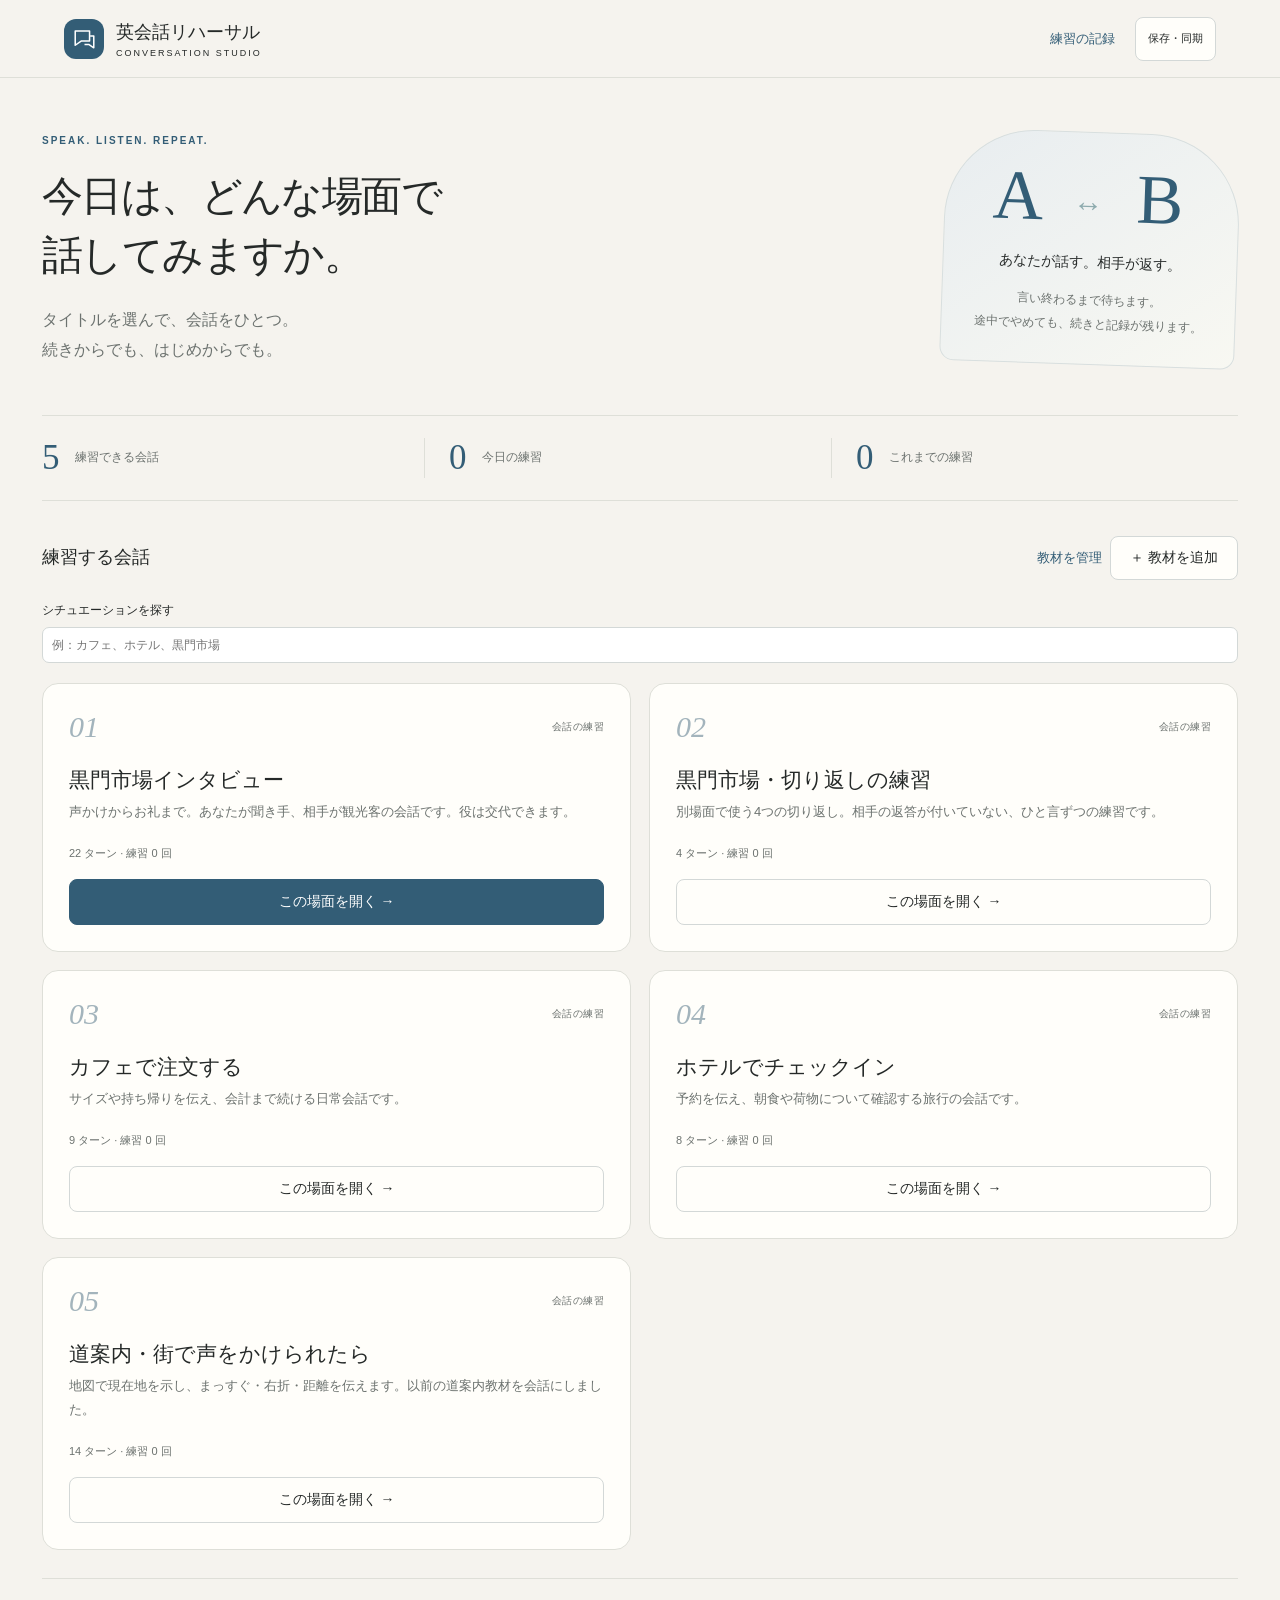
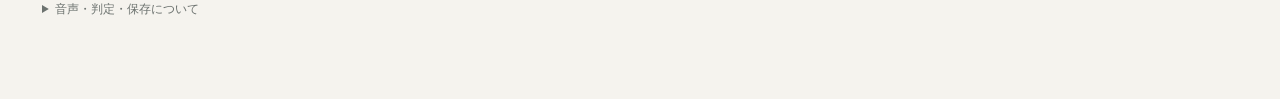
==== conversation/index.html @ 7b5ba717 "英会話リハーサル（conversation/）を公開：アプリ本体18ファイルのみ追加 テスト・練習記録（private-data）・説明書・プレビュー画像は含めない。 同期はタイピングと同じFireb" ====
<!doctype html>
<html lang="ja"><head><meta charset="UTF-8"><meta name="viewport" content="width=device-width,initial-scale=1,viewport-fit=cover"><meta name="theme-color" content="#335d76"><title>英会話リハーサル</title><link rel="manifest" href="manifest.webmanifest"><link rel="icon" href="icon.svg" type="image/svg+xml"><link rel="stylesheet" href="style.css?v=5"><link rel="stylesheet" href="library.css?v=5"></head>
<body>
<header class="topbar"><a class="brand" href="./"><span class="brand-mark" aria-hidden="true"><svg viewBox="0 0 32 32"><path d="M5 7h17v12H12l-7 5V7Zm18 6h4v14l-6-4h-5"/></svg></span><span>英会話リハーサル<small>CONVERSATION STUDIO</small></span></a><div class="top-actions"><button id="history-open" class="text-button">練習の記録</button><button id="sync-open" class="secondary small">保存・同期</button></div></header>
<main>
<section id="library" hidden>
  <div class="hero"><div><p class="eyebrow">SPEAK. LISTEN. REPEAT.</p><h1 id="home-title" tabindex="-1">今日は、どんな場面で<br>話してみますか。</h1><p class="lead">タイトルを選んで、会話をひとつ。<br>続きからでも、はじめからでも。</p></div><div class="hero-note"><span class="note-number">A <i>↔</i> B</span><p>あなたが話す。相手が返す。</p><small>言い終わるまで待ちます。<br>途中でやめても、続きと記録が残ります。</small></div></div>
  <div id="home-stats" class="home-stats"></div>
  <div class="section-heading library-heading"><h2>練習する会話</h2><div class="helper-actions"><button id="manage-open" class="text-button">教材を管理</button><button id="add-lesson" class="secondary">＋ 教材を追加</button></div></div>
  <label class="lesson-search-label">シチュエーションを探す<input id="lesson-search" type="search" placeholder="例：カフェ、ホテル、黒門市場"></label>
  <div id="lesson-list" class="lesson-grid"></div>
  <details class="about"><summary>音声・判定・保存について</summary><p>相手役は登録されたセリフを英語の合成音声で読みます。声の自然さは、端末・ブラウザで利用できる音声によって変わります。ChatGPTの自由会話や有料APIは使用しません。</p><p>判定は音声認識の英文とお手本の一致度です。音素・アクセント・抑揚を採点するものではありません。固有名詞などの誤認識はスキップできます。</p><p>Chromeなどでは、音声認識のため音声がブラウザ提供元のサービスへ送られます。通信が必要な場合があります。教材・進捗はこのブラウザ内に保存します。録音は保存しません。教材は書き出してバックアップできます。</p><p><a href="https://developer.mozilla.org/en-US/docs/Web/API/SpeechRecognition" target="_blank" rel="noreferrer">音声認識の仕様</a> · <a href="https://learn.microsoft.com/en-us/azure/ai-services/speech-service/how-to-pronunciation-assessment" target="_blank" rel="noreferrer">より詳しい発音評価について（外部サービス・別契約）</a></p></details>
</section>
<section id="manager" hidden aria-labelledby="manager-title">
  <div class="section-heading"><button id="manager-back" class="text-button">トップに戻る <kbd>Esc</kbd></button></div>
  <p class="eyebrow">YOUR LIBRARY</p><h1 id="manager-title" tabindex="-1">教材を整える。</h1><p class="muted">今練習するものをトップへ。あとで使うものはアーカイブへ。<br>削除した教材はごみ箱から戻せます。練習の記録は残ります。</p>
  <div id="manage-tabs" class="manage-tabs" aria-label="教材の保存場所"><button data-state="active" aria-pressed="true">練習中</button><button data-state="archived" aria-pressed="false">アーカイブ</button><button data-state="deleted" aria-pressed="false">ごみ箱</button></div>
  <label class="lesson-search-label">タイトルを探す<input id="manage-search" type="search" placeholder="教材名で検索"></label>
  <div class="manage-toolbar"><label class="check"><input id="manage-all" type="checkbox">表示中を選択</label><span id="manage-selected" class="small muted">0 件選択</span><div class="helper-actions"><button id="bulk-archive" class="secondary small" disabled>アーカイブ</button><button id="bulk-restore" class="secondary small" disabled>トップに戻す</button><button id="bulk-delete" class="text-button small" disabled>削除</button></div></div>
  <p id="manage-status" class="small" role="status"></p><div id="manage-list" class="manage-list"></div>
</section>
<section id="studio" hidden>
  <div class="section-heading studio-navigation"><button id="back" class="text-button">トップに戻る <kbd>Esc</kbd></button><button id="export-lesson" class="text-button">教材を書き出す</button></div>
  <div class="studio-title"><div><p class="eyebrow">YOUR CONVERSATION</p><h1 id="lesson-title"></h1><p id="lesson-description" class="muted"></p></div><span id="session-count" class="pill"></span></div>
  <div class="workspace"><aside class="settings panel">
    <figure id="scene" class="scene"><img id="scene-image" src="scene-kuromon.png?v=3" alt="黒門市場をイメージした通路で、観光客がこちらを向いている写真風の生成画像"><div id="scene-error" hidden>画像を読み込めませんでした。<button id="scene-retry" class="secondary small">画像を再表示</button></div><figcaption><span>KUROMON MARKET</span><strong id="scene-state">観光客との会話</strong><small>練習用の生成イメージ</small></figcaption></figure>
    <div class="flow-note"><strong>声をかけたら、会話が始まります。</strong><p>あなた → 相手 → あなた。<br>合格したら、そのまま次の返答へ。</p></div>
    <details id="settings-details"><summary>声・テンポ・判定を調整</summary><div class="settings-inner">
    <label>あなたの役<select id="role"><option value="A">聞き手</option><option value="B">相手</option></select></label>
    <label>聞き取り判定<select id="difficulty"><option value="easy">優しい — 大筋が合えばOK</option><option value="medium" selected>中くらい — おおむね正確に</option><option value="strict">厳しい — ほぼ全文が一致</option></select></label>
    <label>英語の声<select id="voice"></select></label><button id="voice-preview" class="text-button small">選んだ声を試聴</button>
    <label>読み上げ速度 <output id="rate-value">1.0倍</output><input id="rate" type="range" min="0.65" max="1.15" step="0.05" value="1"></label>
    <label>言い終わってから待つ時間<select id="gap"><option value="700" selected>0.7秒 — 自然な会話</option><option value="1200">1.2秒 — 少しゆったり</option><option value="2000">2秒 — 標準</option><option value="3200">3.2秒 — ゆっくり</option><option value="5000">5秒 — じっくり</option></select></label>
    <label class="check"><input type="checkbox" id="auto" checked> 合格したら自動で次へ</label>
    <label class="check"><input type="checkbox" id="translation" checked> 日本語訳を表示</label>
    <label class="check"><input type="checkbox" id="scene-toggle" checked> 場面の画像を表示</label>
    <div class="setting-note">途中で考えても大丈夫です。文末まで聞き取れてから、無音の時間を待って進みます。</div>
    <p id="capability" class="muted small"></p>
    </div></details>
  </aside>
  <div class="practice-column">
    <div class="progress-head"><span id="progress-label">0 / 27 セリフ</span><span id="mode-label">準備できました</span></div><div class="progress-track"><div id="progress-fill"></div></div>
    <div id="conversation-history" class="conversation-history" aria-label="直前のやりとり"></div>
    <article class="conversation panel">
      <div class="turn-top"><span id="speaker" class="speaker">あなたの番</span><span id="line-number" class="muted small"></span></div>
      <p id="english" class="english" lang="en"></p><p id="japanese" class="japanese"></p>
      <div id="hint-box" class="hint-box" hidden><span class="eyebrow">読みの手がかり</span><p id="hint-text"></p><small>カタカナは近似です。お手本の音も聞いてください。</small></div>
      <div class="helper-actions"><button id="model" class="secondary small">お手本を聞く</button><button id="slow-model" class="secondary small">ゆっくり聞く</button><button id="hint" class="secondary small">カタカナヒント</button><button id="replay-partner" class="secondary small">相手の返答をもう一度</button></div>
      <div class="listening-box"><div class="listening-heading"><span id="listen-indicator" class="indicator"></span><strong id="status" role="status" aria-live="polite">「会話を始める」でマイクを接続します</strong></div><div class="meter" aria-label="マイクの音量"><div id="meter-fill"></div></div><p id="mic-health" class="small muted">マイク：停止中</p><p id="heard" lang="en">聞き取った英語がここに表示されます。</p><p id="feedback" class="feedback"></p><button id="reconnect-mic" class="text-button small" hidden>マイクを接続し直す</button></div>
      <div class="primary-actions"><button id="start" class="primary">会話を始める</button><button id="pause" class="secondary" hidden>一時停止</button><button id="done" class="primary" hidden>言い終わりました</button><button id="retry" class="secondary" hidden>最初から言い直す</button><button id="skip" class="text-button">このセリフをスキップ →</button><button id="exit-practice" class="text-button">中断・終了してトップへ</button></div>
      <p id="flow-status" class="flow-status">開始は一度だけ。あとは話すだけで進みます。</p>
      <p id="privacy" class="small muted">開始するとマイクを使います。音声認識はブラウザ提供元へ音声を送信する場合があります。</p>
    </article>
    <div id="next-preview" class="next-preview"></div>
    <section id="line-notes" class="panel line-notes" aria-labelledby="notes-title"><p class="eyebrow">A LITTLE HELP</p><h2 id="notes-title">このセリフのポイント</h2><p class="small muted">意味と形を確認してから、そのまま声に出せます。</p><div id="notes-content" class="notes-grid"></div></section>
    <details class="script-panel panel"><summary>会話全体を見る・途中のセリフから始める</summary><ol id="script-list"></ol></details>
    <section id="result" class="panel result" hidden><p class="eyebrow">CONVERSATION COMPLETE</p><h2>最後まで話せました。</h2><div class="score-heading"><strong id="session-score">—</strong><span>聞き取り一致度 / 100点<small>音素・アクセントを採点した点数ではありません。</small></span></div><p id="result-summary"></p><div id="session-stats" class="session-stats"></div><p id="record-status" class="small muted"></p><h3>苦手だったところを、もう一度。</h3><p class="small muted">復習したい文を選んでください。今日は終わることもできます。</p><div id="review-list"></div><div id="word-review" class="word-review"></div><div class="helper-actions"><button id="review-sentences" class="primary">選んだ文章を練習</button><button id="review-words" class="secondary">苦手な単語を練習</button><button id="finish-today" class="secondary">今日はここまで</button><button id="restart" class="text-button">同じ会話をもう一度</button></div></section>
  </div></div>
</section>
<p id="notice" class="notice" role="alert" hidden></p>
</main>
<dialog id="history-dialog"><div class="section-heading"><h2>練習の記録</h2><button id="history-close" class="text-button">閉じる</button></div><div id="history-summary" class="session-stats"></div><div id="history-list"></div></dialog>
<dialog id="sync-dialog"><div class="section-heading"><h2>保存とパソコン間の同期</h2><button id="sync-close" class="text-button">閉じる</button></div><p>教材・点数・復習・練習回数を、この端末に自動保存します。別のパソコンにも同じGoogleアカウントで引き継げます。</p><div class="save-state"><strong id="local-save-status">端末に保存</strong><p id="cloud-state" role="status">クラウドは未接続です。</p><small id="cloud-account"></small></div><div class="helper-actions"><button id="cloud-login" class="primary">Googleで同期を始める</button><button id="cloud-sync" class="secondary" disabled>今すぐ同期</button><button id="cloud-logout" class="text-button" hidden>同期を切る</button></div><p class="small muted">同期先は既存タイピング用のFirebaseです。会話用の専用データに保存し、音声録音は送信・保存しません。接続できない時も端末の記録を残し、次の同期時に送ります。</p><hr><h3>ファイルにも控えを残す</h3><p class="small muted">教材と全練習履歴を一括で書き出します。別の端末への手動引き継ぎにも使えます。読み込みは同じ記録を二重に数えず、既存データと合流します。</p><div class="helper-actions"><button id="backup-export" class="secondary">全データを書き出す</button><label class="file-button secondary">バックアップを読み込む<input id="backup-import" type="file" accept=".json" hidden></label></div><p id="backup-status" role="status" class="small"></p><p class="small muted">Google同期を他の端末で使うにはHTTPS版の公開が必要です。現在のlocalhostはこのPC専用です。</p></dialog>
<dialog id="import-dialog"><form id="import-form"><div class="section-heading"><h2>会話の教材を追加</h2><button type="button" id="close-import" class="text-button">閉じる</button></div><p class="muted">A と B のセリフを好きな順番で追加できます。同じ役が続いても大丈夫です。</p><label>教材名<input id="import-title" maxlength="100" placeholder="例：カフェで注文する"></label><label>ファイルを読み込む（CSV / JSON / TXT）<input id="import-file" type="file" accept=".csv,.json,.txt"></label><label>会話の内容<textarea id="import-text" rows="9" spellcheck="false" placeholder="A | Hi! Do you have a minute? | 少しお時間ありますか？ | ハイ！ ドゥーユー ハヴァ ミニット？&#10;B | Sure. What's up? | いいですよ。どうしました？ | シュア。ワッツ アップ？"></textarea></label><p class="small muted">1行ごとに「役 | 英文 | 日本語訳 | 読みのヒント」。訳とヒントは省略できます。CSVは role,en,ja,hint 列に対応。既存の長文CSVも「あなた：」「相手：」付きなら読み込めます。</p><div id="import-preview" class="small"></div><p id="import-error" role="alert"></p><div class="helper-actions"><button type="button" id="preview-import" class="secondary">内容を確認</button><button type="submit" class="primary">教材を保存</button></div></form></dialog>
<div id="mobile-session-bar" class="mobile-session-bar" hidden><button id="mobile-toggle" class="primary">会話を始める</button><button id="mobile-exit" class="secondary">終了してトップへ</button></div>
<script src="core.js?v=5"></script><script src="lessons.js?v=3"></script><script src="scenarios.js?v=3"></script><script src="directions.js?v=5"></script><script src="interview-notes.js?v=5"></script><script src="notes.js?v=5"></script><script src="score.js?v=3"></script><script src="records.js?v=5"></script><script src="app.js?v=5"></script>
</body></html>
---- conversation/style.css ----
:root{--bg:#f5f3ee;--paper:#fffefa;--ink:#252928;--muted:#6c726f;--line:#dedfd8;--accent:#335d76;--soft:#e6edf2;--sand:#f0e5ca;--sand-ink:#71562a;font-family:"Yu Gothic UI","Meiryo",sans-serif;color:var(--ink);background:var(--bg);font-synthesis:none}*{box-sizing:border-box}body{margin:0}button,input,select,textarea{font:inherit}button,a,input,select,summary{touch-action:manipulation}button{cursor:pointer}button:disabled{cursor:default;opacity:.48}button:focus-visible,a:focus-visible,select:focus-visible,input:focus-visible,textarea:focus-visible,summary:focus-visible{outline:3px solid #7da9c5;outline-offset:3px}a{color:var(--accent)}[hidden]{display:none!important}.topbar{height:92px;padding:0 5vw;border-bottom:1px solid var(--line);display:flex;align-items:center;justify-content:space-between}.brand{display:flex;align-items:center;gap:12px;color:var(--ink);text-decoration:none;font-size:18px;font-weight:700}.brand small{display:block;font-size:9px;font-weight:500;letter-spacing:2px;margin-top:4px}.brand-mark{width:40px;height:40px;background:var(--accent);border-radius:12px;display:grid;place-items:center}.brand svg{width:27px;fill:none;stroke:#fff;stroke-width:1.8;stroke-linejoin:round}.local-badge{font-size:12px;color:var(--muted)}main{max-width:1300px;margin:0 auto;padding:28px 42px 60px}.hero{display:flex;align-items:center;justify-content:space-between;padding:32px 0 50px;gap:40px}.eyebrow{font-size:10px;letter-spacing:2px;font-weight:700;color:var(--accent);margin:0 0 16px}h1{font-size:clamp(30px,3.2vw,46px);line-height:1.45;letter-spacing:-1.6px;margin:0 0 20px;font-weight:650}h2{font-size:18px;line-height:1.6;margin:0}p{line-height:1.85}.lead{font-size:16px;color:var(--muted);margin:18px 0 0}.hero-note{width:295px;padding:25px 28px 28px;border:1px solid #d8dfdf;border-radius:90px 90px 14px 14px;text-align:center;background:linear-gradient(145deg,#e8edf0,#f8f8f2);transform:rotate(2deg)}.note-number{display:block;font-family:Georgia,serif;font-size:70px;color:var(--accent);letter-spacing:8px}.note-number i{font:30px Georgia,serif;vertical-align:middle;color:#8eabae}.hero-note p{font-size:14px;font-weight:700;margin:12px 0}.hero-note small{font-size:12px;line-height:2;color:var(--muted)}.section-heading{display:flex;justify-content:space-between;align-items:center;gap:12px;margin:0 0 22px}.lesson-grid{display:grid;grid-template-columns:repeat(2,minmax(0,1fr));gap:18px}.lesson-card{background:var(--paper);border:1px solid var(--line);border-radius:16px;padding:26px;display:flex;flex-direction:column;align-items:flex-start;position:relative}.lesson-card .index{font:italic 30px Georgia,serif;color:#a3b4bc;margin-bottom:22px}.lesson-card h3{font-size:21px;margin:0 0 6px}.lesson-card p{font-size:13px;color:var(--muted);margin:0 0 22px;flex:1}.lesson-card .meta{font-size:11px;color:var(--muted);margin-bottom:18px}.lesson-card button{width:100%}.primary,.secondary{border-radius:8px;padding:12px 19px;font-size:14px;font-weight:650;min-height:44px}.primary{background:var(--accent);color:white;border:1px solid var(--accent)}.primary:hover{background:#244d65}.secondary{background:var(--paper);color:var(--ink);border:1px solid #d3d8d7}.secondary:hover{background:var(--soft)}.text-button{border:0;background:transparent;color:var(--accent);padding:10px 0;font-size:13px}.small{font-size:12px;line-height:1.8}.muted{color:var(--muted)}.about{margin-top:28px;border-top:1px solid var(--line);padding:20px 0;font-size:12px;color:var(--muted)}summary{cursor:pointer;line-height:1.7}.about p{max-width:880px}.studio-title{display:flex;justify-content:space-between;align-items:center;margin-bottom:24px}.studio-title h1{font-size:29px;letter-spacing:-.8px;margin-bottom:6px}.studio-title p{font-size:12px;max-width:740px;margin:0}.studio-title .eyebrow{font-size:9px;margin-bottom:9px}.pill{white-space:nowrap;padding:8px 14px;background:var(--soft);color:var(--accent);border-radius:30px;font-size:12px}.workspace{display:grid;grid-template-columns:252px minmax(0,1fr);gap:30px}.panel{background:var(--paper);border:1px solid var(--line);border-radius:14px}.settings{padding:23px;height:fit-content;position:sticky;top:16px}.settings h2{font-size:15px;margin-bottom:22px}label{display:block;font-size:12px;font-weight:650;margin:0 0 20px}select,input:not([type=range]):not([type=checkbox]),textarea{display:block;width:100%;margin-top:8px;padding:10px 9px;border:1px solid #d3d8d7;border-radius:7px;background:#fff;color:var(--ink);font-size:12px}select{height:42px}input[type=range]{display:block;width:100%;margin-top:12px;accent-color:var(--accent)}output{float:right;color:var(--muted);font-weight:400}.check{display:flex;align-items:center;gap:8px;font-weight:400;margin-bottom:13px}.check input{accent-color:var(--accent);width:15px;height:15px}.setting-note{font-size:11px;line-height:1.9;border-top:1px solid var(--line);padding-top:16px;margin-top:20px;color:var(--muted)}#voice-preview{margin:-16px 0 15px}.progress-head{font-size:11px;color:var(--muted);display:flex;justify-content:space-between;margin:2px 0 10px}.progress-track{height:4px;background:#e0e3dd;border-radius:8px;margin-bottom:21px;overflow:hidden}#progress-fill{background:var(--accent);height:100%;transition:width .25s;width:0}.conversation{padding:30px 34px}.turn-top{display:flex;align-items:center;justify-content:space-between;margin-bottom:30px}.speaker{font-size:12px;color:var(--accent);background:var(--soft);padding:6px 12px;border-radius:6px}.speaker.partner{background:var(--sand);color:var(--sand-ink)}.english{font-family:Georgia,"Times New Roman",serif;font-size:clamp(26px,2.7vw,37px);line-height:1.6;letter-spacing:-.25px;margin:0 0 14px;overflow-wrap:anywhere}.word{border-radius:3px;transition:background .15s,color .15s}.word.matched{color:#345a75;background:#e3edf4;box-shadow:0 2px 0 #7294ad}.word.pending{color:#919797}.word.speaking{background:var(--sand);box-shadow:0 2px 0 #b49b62}.japanese{font-size:13px;color:var(--muted);line-height:1.9;margin:0 0 25px}.helper-actions{display:flex;gap:8px;flex-wrap:wrap}.helper-actions .small{padding:8px 12px;font-size:11px;min-height:36px}.hint-box{padding:16px 18px;background:#f4eedf;border-radius:8px;margin-bottom:20px}.hint-box .eyebrow{font-size:9px;color:var(--sand-ink)}.hint-box p{margin:6px 0;font-size:14px}.hint-box small{font-size:10px;color:var(--sand-ink)}.listening-box{margin:26px 0 24px;background:#f6f7f5;border-radius:10px;padding:18px 20px;min-height:144px}.listening-heading{display:flex;gap:8px;align-items:center}.listening-heading strong{font-size:12px;font-weight:600}.indicator{height:7px;width:7px;border-radius:100%;background:#aab3b2;flex-shrink:0}.indicator.active{background:var(--accent);box-shadow:0 0 0 4px #e0e8ed}.meter{height:3px;background:#e0e4e0;margin-top:13px;overflow:hidden}.meter div{height:100%;background:#718ea1;width:0;transition:width .1s}#heard{font-size:15px;line-height:1.6;color:var(--muted);margin:14px 0 0;overflow-wrap:anywhere}.feedback{font-size:12px;color:var(--accent);margin:8px 0 0}.primary-actions{display:flex;gap:9px;align-items:center;flex-wrap:wrap}.primary-actions .text-button{font-size:11px;margin-left:auto}#privacy{font-size:10px;margin:14px 0 0}.next-preview{padding:18px 12px 24px;font-size:13px;color:var(--muted);line-height:1.8}.next-preview span{font-size:9px;letter-spacing:1px;display:block;margin-bottom:5px}.script-panel{padding:18px 22px;font-size:12px}.script-panel ol{padding:0;list-style:none;margin:18px 0 0}.script-panel li{border-top:1px solid var(--line);padding:12px 0;display:flex;gap:12px;align-items:baseline}.script-panel li button{padding:4px;border:0;background:none;color:var(--accent);font-size:11px;flex-shrink:0}.script-panel li.current{background:var(--soft)}.script-panel li span{font-family:Georgia,serif;font-size:15px}.result{padding:32px;margin-top:24px}.result h2{font-size:26px}.result p{font-size:13px}#review-list{margin:15px 0 24px}#review-list p{background:#f3eddf;padding:12px;border-radius:7px}dialog{border:1px solid var(--line);border-radius:15px;background:var(--paper);color:var(--ink);width:min(720px,94vw);max-height:90vh;padding:28px}dialog::backdrop{background:#28373f66}dialog .section-heading{margin-bottom:12px}dialog textarea{font-size:13px;line-height:1.7;resize:vertical}#import-error{color:var(--sand-ink);font-size:12px}#import-preview{max-height:220px;overflow:auto}#import-preview p{background:#f3f4f0;padding:10px;border-radius:5px;margin:5px 0}.notice{position:fixed;bottom:20px;left:50%;transform:translateX(-50%);max-width:90vw;padding:14px 22px;border:1px solid #d8cbaa;background:#fff9e9;color:var(--sand-ink);border-radius:10px;box-shadow:0 6px 30px #0001;font-size:13px;z-index:20}@media(max-width:850px){main{padding:25px 22px 45px}.workspace{grid-template-columns:210px minmax(0,1fr);gap:18px}.settings{padding:18px}.conversation{padding:24px}.hero-note{width:240px}.primary-actions .text-button{margin-left:0}}@media(max-width:650px){.topbar{height:76px;padding:0 22px}.local-badge{display:none}.hero{padding:22px 0 35px;gap:10px}.hero-note{display:none}h1{font-size:34px}.lesson-grid{grid-template-columns:1fr}.workspace{display:flex;flex-direction:column}.settings{position:static;display:grid;grid-template-columns:1fr 1fr;gap:0 14px}.settings h2,.setting-note,#capability{grid-column:1/-1}.settings h2{margin-bottom:14px}.settings label{margin-bottom:14px}.settings #voice-preview{align-self:center;margin:8px 0}.studio-title{align-items:flex-start;gap:14px}.studio-title h1{font-size:24px}.studio-title .pill{font-size:10px;padding:6px 9px}.conversation{padding:24px 20px}.english{font-size:29px}.primary-actions button{flex:1}.primary-actions .text-button{flex-basis:100%}.turn-top{margin-bottom:22px}.section-heading h2{font-size:17px}.brand{font-size:16px}main{padding:22px 16px}.script-panel li span{font-size:14px}}@media(prefers-reduced-motion:reduce){*{transition:none!important;scroll-behavior:auto!important}}
:root{scroll-behavior:smooth}.workspace{grid-template-columns:280px minmax(0,1fr);gap:28px}.settings{padding:0;overflow:hidden}.scene{margin:0;position:relative;background:#d9dcd7}.scene img{display:block;width:100%;height:294px;object-fit:cover;object-position:59% 34%}.scene figcaption{position:absolute;inset:auto 0 0;padding:30px 20px 15px;color:white;background:linear-gradient(transparent,#17262adb)}.scene figcaption span{font-size:8px;letter-spacing:2px;display:block;margin-bottom:6px}.scene figcaption strong{display:block;font-size:13px}.scene figcaption small{display:block;font-size:9px;opacity:.75;margin-top:5px}.scene[data-phase=speaking] figcaption strong:before{content:'';display:inline-block;width:7px;height:7px;border-radius:50%;background:#fff;margin-right:7px;animation:voice-pulse 1s ease-in-out infinite}.flow-note{padding:18px 20px 8px}.flow-note strong{font-size:12px}.flow-note p{color:var(--muted);font-size:11px;margin:6px 0 10px;line-height:1.9}#settings-details{padding:0 20px 20px}#settings-details>summary{font-size:12px;color:var(--accent);padding:8px 0}.settings-inner{padding-top:22px}.conversation-history:empty{display:none}.history-bubble{margin:0 0 17px;padding:14px 20px;background:#edece5;border-left:2px solid #adbfc7;border-radius:0 10px 10px 0}.history-bubble>span{font-size:10px;color:var(--accent)}.history-bubble p{font-family:Georgia,serif;font-size:18px;line-height:1.6;color:#606a6b;margin:6px 0 0;max-height:100px;overflow:auto}.flow-status{font-size:11px;color:var(--accent);margin:14px 0 0}.conversation{box-shadow:0 7px 25px #263e4b04}.conversation .english{font-size:clamp(26px,2.45vw,35px)}.conversation .turn-top{margin-bottom:20px}.listening-box{min-height:124px;margin-top:22px}.studio-title{margin-bottom:22px}.next-preview{padding:13px 12px 18px}#retry{font-size:12px}#privacy{line-height:1.7}.topbar{height:78px}main{padding-top:22px}.studio-title .eyebrow{margin-bottom:6px}@keyframes voice-pulse{50%{opacity:.35;transform:scale(.7)}}@media(max-width:850px){.workspace{grid-template-columns:230px minmax(0,1fr);gap:18px}.scene img{height:260px}.conversation{padding:24px}}@media(max-width:650px){.workspace{display:flex;gap:18px}.settings{display:block;position:static}.scene img{height:205px;object-position:58% 28%}.scene figcaption{padding:25px 16px 12px}.flow-note{padding:12px 16px 0}.flow-note p{display:none}#settings-details{padding:0 16px 12px}.settings-inner{display:grid;grid-template-columns:1fr 1fr;gap:0 14px}.settings-inner .setting-note,.settings-inner #capability{grid-column:1/-1}.conversation .english{font-size:27px}.history-bubble p{font-size:16px;max-height:80px}.topbar{height:70px}.studio-title h1{font-size:22px}.studio-title .pill{white-space:normal;max-width:90px}.flow-status{font-size:10px}}@media(prefers-reduced-motion:reduce){.scene[data-phase=speaking] figcaption strong:before{animation:none}:root{scroll-behavior:auto}}
.top-actions{display:flex;align-items:center;gap:20px}.top-actions .secondary{font-size:11px;padding:9px 12px}.score-heading{display:flex;align-items:center;gap:22px;margin:20px 0}.score-heading>strong{font:72px Georgia,serif;line-height:1;color:var(--accent)}.score-heading>span{font-size:13px}.score-heading small{display:block;color:var(--muted);font-size:10px;line-height:1.8;margin-top:6px}.session-stats{display:grid;grid-template-columns:repeat(4,1fr);gap:10px;margin:20px 0}.session-stats>div{padding:14px 10px;background:#f0f0e9;text-align:center;border-radius:9px}.session-stats small{display:block;font-size:10px;color:var(--muted)}.session-stats strong{display:block;font:27px Georgia,serif;margin-top:6px}.result h3{font-size:17px;margin:27px 0 7px}.review-option{display:flex;gap:12px;padding:15px;border:1px solid var(--line);border-radius:9px;align-items:flex-start;margin:9px 0;cursor:pointer}.review-option input{accent-color:var(--accent);margin-top:5px}.review-option span{display:block}.review-option strong{font:18px Georgia,serif;line-height:1.6}.review-option small{display:block;margin-top:7px;font-size:11px;color:var(--muted);font-weight:400}.word-review{margin:16px 0 25px}.word-chip{display:inline-flex;gap:6px;align-items:center;padding:8px 10px;border:1px solid #d3dde3;border-radius:6px;margin:4px;color:var(--accent);font:15px Georgia,serif;background:var(--soft)}.word-chip input{accent-color:var(--accent)}.word-chip small{font:10px sans-serif}.history-row{display:flex;align-items:center;gap:17px;border-top:1px solid var(--line);padding:17px 0}.history-row>div{flex:1}.history-row>div strong{font-size:14px}.history-row small{display:block;font-size:10px;color:var(--muted);margin-top:5px}.history-row>strong{font:24px Georgia,serif;color:var(--accent)}#history-dialog{width:min(860px,94vw)}.save-state{background:var(--soft);border-radius:9px;padding:18px;margin:20px 0}.save-state strong{font-size:13px}.save-state p{font-size:13px;margin:7px 0}.save-state small{font-size:11px;color:var(--muted)}#sync-dialog p{font-size:13px}#sync-dialog .small{font-size:11px}#sync-dialog hr{border:0;border-top:1px solid var(--line);margin:25px 0}#sync-dialog h3{font-size:16px}.file-button{margin:0;display:inline-flex;align-items:center;cursor:pointer}.file-button input[hidden]{display:none!important}#scene-error{position:absolute;inset:0;background:#e2e8e9;display:flex;flex-direction:column;gap:15px;justify-content:center;padding:20px;font-size:12px}#scene-error button{position:relative;z-index:2}@media(max-width:650px){.topbar{padding:0 12px}.top-actions{gap:10px}.top-actions .secondary{padding:8px;font-size:9px;max-width:110px}.top-actions .text-button{font-size:10px}.brand small{font-size:7px;letter-spacing:1px}.brand{font-size:13px;gap:7px}.brand-mark{width:32px;height:32px}.session-stats{grid-template-columns:repeat(2,1fr)}.score-heading>strong{font-size:60px}.history-row{flex-wrap:wrap}.history-row>div{min-width:60%}.review-option strong{font-size:17px}.result{padding:24px 18px}}
---- conversation/library.css ----
/* Library, teaching notes, and compact phone controls. */
kbd{display:inline-block;padding:2px 6px;margin-left:6px;border:1px solid var(--line);border-radius:4px;font:10px monospace;color:var(--muted)}
.home-stats{display:flex;gap:0;border-top:1px solid var(--line);border-bottom:1px solid var(--line);margin:0 0 35px;padding:22px 0}
.home-stats>div{flex:1;display:flex;gap:15px;align-items:center;padding:0 24px;border-right:1px solid var(--line)}
.home-stats>div:first-child{padding-left:0}.home-stats>div:last-child{border:0}.home-stats strong{font:35px Georgia,serif;color:var(--accent)}.home-stats span{font-size:12px;color:var(--muted)}
.library-heading .helper-actions{margin:0}.lesson-card{display:flex;flex-direction:column;min-width:0}.lesson-card>p{flex:1}.lesson-card .index{display:flex;align-items:center;justify-content:space-between}.lesson-card .index small{font:10px "Yu Gothic UI",sans-serif;letter-spacing:.5px;color:var(--muted)}.lesson-card>button{min-height:46px}.lesson-card h3{overflow-wrap:anywhere}.empty-state{padding:30px;grid-column:1/-1}
#manager{padding-top:12px}#manager h1{margin-top:18px}.manage-tabs{display:flex;gap:8px;margin:30px 0 20px;flex-wrap:wrap}.manage-tabs button{border:1px solid var(--line);border-radius:30px;padding:12px 20px;background:var(--paper);color:var(--muted);min-height:44px}.manage-tabs button[aria-pressed="true"]{background:var(--accent);border-color:var(--accent);color:white}
.manage-toolbar{display:flex;align-items:center;gap:16px;padding:15px 0;flex-wrap:wrap}.manage-toolbar .check{margin:0}.manage-toolbar .helper-actions{margin:0 0 0 auto}.manage-row{background:var(--paper);border:1px solid var(--line);border-radius:12px;margin:10px 0;padding:20px 24px;display:flex;gap:20px;align-items:center;justify-content:space-between}.manage-row .helper-actions{margin:0;flex-shrink:0}.manage-pick{display:flex;align-items:center;gap:16px;margin:0;min-width:0;cursor:pointer;flex:1;min-height:44px}.manage-pick input,.manage-toolbar input{width:20px;height:20px;accent-color:var(--accent);flex-shrink:0}.manage-pick strong{display:block;font-size:15px;overflow-wrap:anywhere}.manage-pick small{display:block;font-size:11px;margin-top:8px;color:var(--muted)}
.studio-navigation{position:sticky;top:0;background:var(--bg);z-index:12;padding:10px 0;border-bottom:1px solid var(--line)}
.line-notes{padding:28px;margin:22px 0}.line-notes>.eyebrow{margin-bottom:9px}.line-notes>p.small{margin:8px 0 24px}.notes-grid{display:grid;grid-template-columns:1fr 1fr 1.2fr;gap:25px}.notes-grid>div{min-width:0}.notes-grid h3{font-size:12px;color:var(--accent);border-bottom:1px solid var(--line);padding-bottom:10px;margin-top:0}.note-item{margin:17px 0}.note-item strong{display:block;font-size:15px;line-height:1.7;overflow-wrap:anywhere}.note-item small{display:block;font-size:10px;color:var(--muted);margin:3px 0}.note-item p{font-size:12px;line-height:1.95;margin:6px 0;color:var(--muted)}.notes-grid summary{color:var(--accent);font-size:11px;cursor:pointer;min-height:44px;padding:12px 0}
.mobile-session-bar{display:none}button{min-height:40px}button,input,select{scroll-margin-bottom:110px}#home-title:focus,#manager-title:focus{outline:none}#english{overflow-wrap:anywhere}
.lesson-card .index{width:100%;max-width:none;min-height:28px}.lesson-card .index small{font-style:normal}
@media(max-width:900px){.notes-grid{grid-template-columns:1fr 1fr}.notes-grid>div:last-child{grid-column:1/-1}.home-stats>div{padding:0 15px;gap:10px}}
@media(max-width:650px){
  .hero{padding-top:15px;padding-bottom:25px}.hero h1{font-size:31px;letter-spacing:-.8px}.hero .lead{font-size:13px}.home-stats{padding:17px 0;margin-bottom:26px}.home-stats>div{flex-direction:column;gap:4px;padding:0 6px;align-items:flex-start}.home-stats strong{font-size:29px}.home-stats span{font-size:10px}.library-heading{align-items:flex-start;gap:12px}.library-heading h2{font-size:17px}.library-heading .helper-actions{gap:8px}.library-heading button{font-size:11px;min-height:44px}.lesson-card{padding:22px!important}.lesson-card .index small{font-size:10px}
  .manage-tabs{gap:6px}.manage-tabs button{padding:10px 12px;font-size:12px}.manage-toolbar{gap:10px}.manage-toolbar .helper-actions{width:100%;margin:0}.manage-row{padding:17px;flex-wrap:wrap;gap:12px}.manage-row .helper-actions{margin-left:35px}.manage-pick{gap:14px}.manage-pick strong{font-size:14px}.manage-toolbar label{font-size:12px}
  .studio-navigation button{font-size:11px;min-height:44px}.studio-navigation{margin-top:-12px;margin-bottom:18px}.studio-navigation kbd{display:none}.line-notes{padding:22px 18px}.notes-grid{grid-template-columns:1fr;gap:10px}.notes-grid>div:last-child{grid-column:auto}.note-item p{font-size:13px}.note-item strong{font-size:16px}.notes-grid h3{font-size:12px}
  body.in-practice main{padding-bottom:125px}.mobile-session-bar{position:fixed;left:0;right:0;bottom:0;display:flex;gap:10px;padding:12px 16px calc(12px + env(safe-area-inset-bottom));background:rgba(245,243,238,.97);border-top:1px solid var(--line);z-index:20;box-shadow:0 -4px 20px #25292809}.mobile-session-bar button{flex:1;min-height:46px;font-size:12px;padding:10px 8px}.primary-actions{flex-wrap:wrap}.primary-actions button{min-height:44px}.listening-box .text-button{min-height:44px}input,select,textarea{font-size:16px!important}.brand small{letter-spacing:.8px}.top-actions{gap:6px}.top-actions .secondary{max-width:100px}dialog{max-height:calc(100dvh - 36px);overflow-y:auto}.notes-grid p,.manage-row{overflow-wrap:anywhere}
}
@media(prefers-reduced-motion:reduce){*,*::before,*::after{scroll-behavior:auto!important;animation:none!important;transition:none!important}}
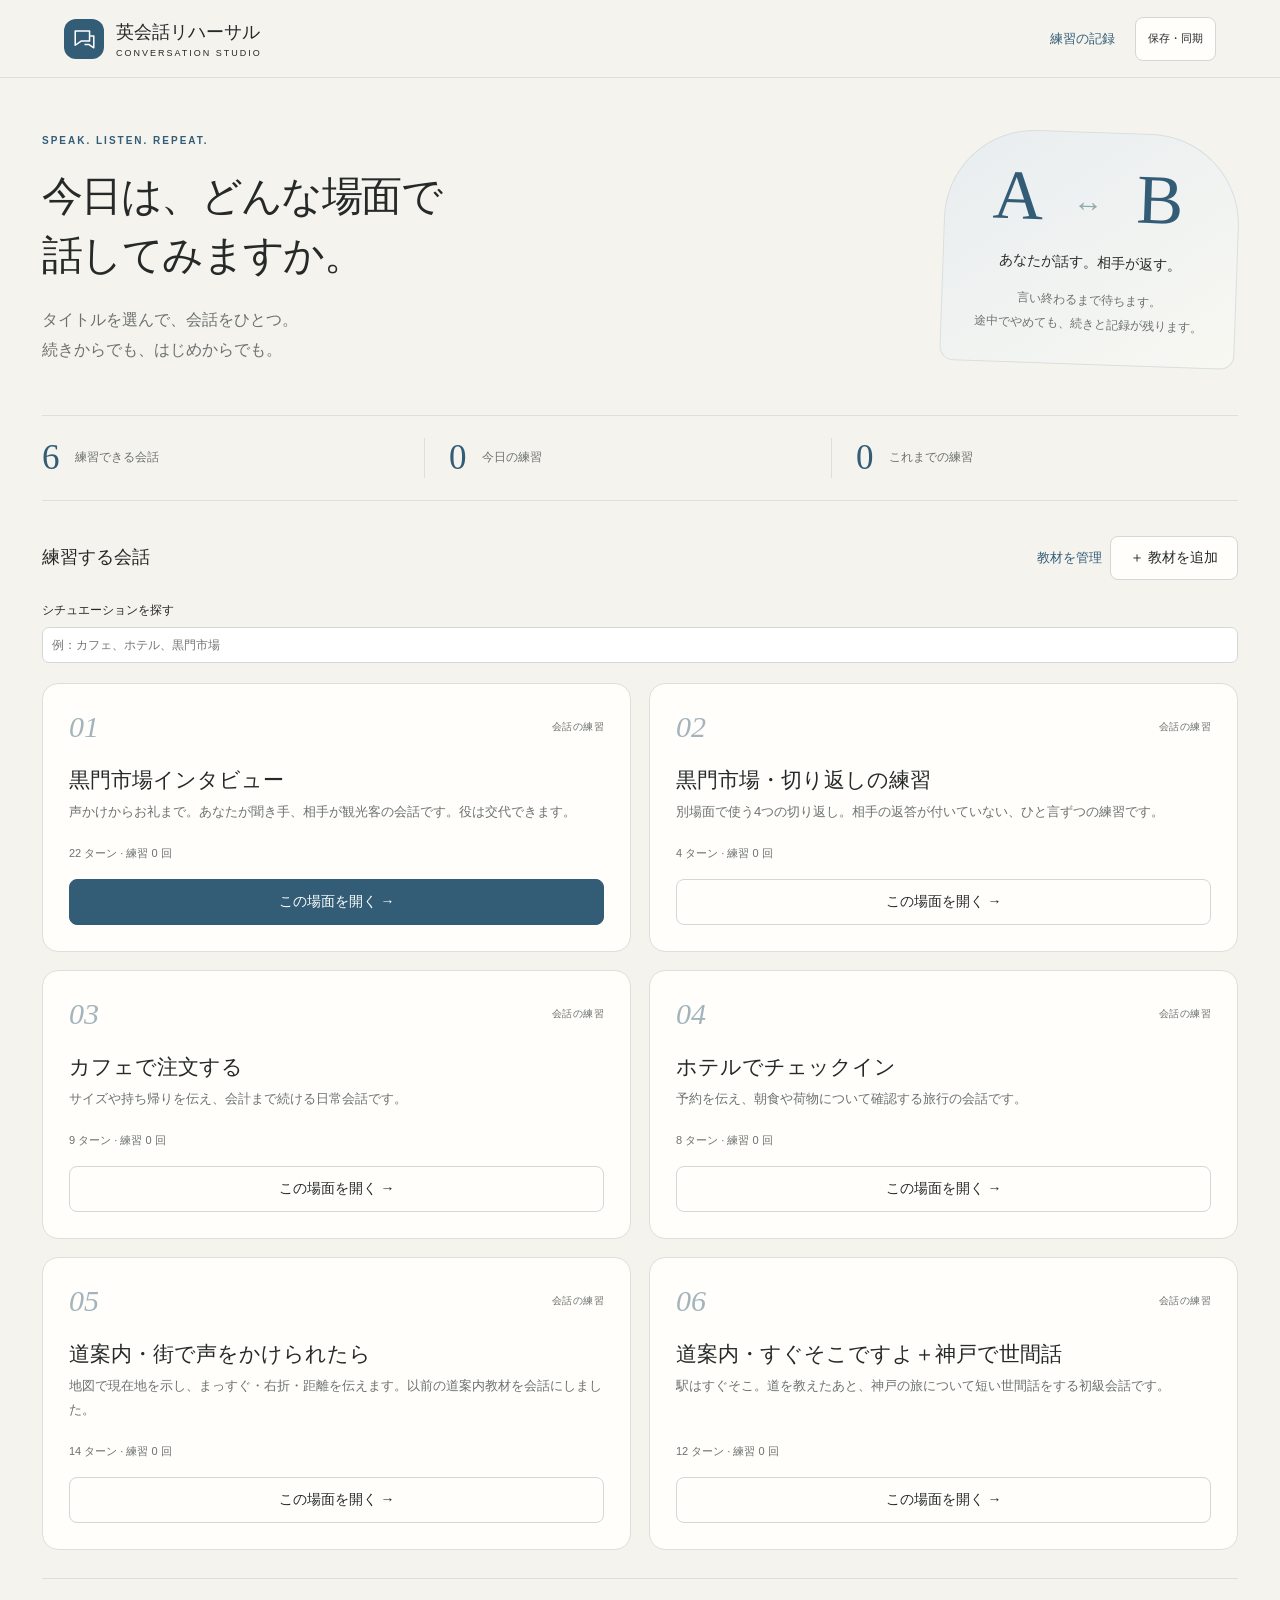
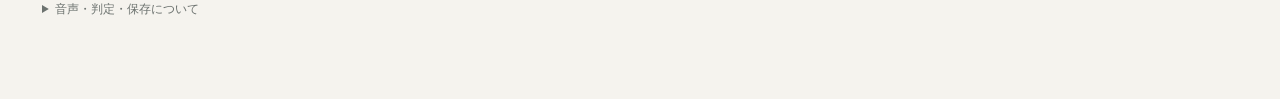
==== commit d2a7f354: "Add beginner station directions and Kobe small talk lesson" ====
--- a/conversation/index.html
+++ b/conversation/index.html
@@ -63,5 +63,5 @@
 <dialog id="sync-dialog"><div class="section-heading"><h2>保存とパソコン間の同期</h2><button id="sync-close" class="text-button">閉じる</button></div><p>教材・点数・復習・練習回数を、この端末に自動保存します。別のパソコンにも同じGoogleアカウントで引き継げます。</p><div class="save-state"><strong id="local-save-status">端末に保存</strong><p id="cloud-state" role="status">クラウドは未接続です。</p><small id="cloud-account"></small></div><div class="helper-actions"><button id="cloud-login" class="primary">Googleで同期を始める</button><button id="cloud-sync" class="secondary" disabled>今すぐ同期</button><button id="cloud-logout" class="text-button" hidden>同期を切る</button></div><p class="small muted">同期先は既存タイピング用のFirebaseです。会話用の専用データに保存し、音声録音は送信・保存しません。接続できない時も端末の記録を残し、次の同期時に送ります。</p><hr><h3>ファイルにも控えを残す</h3><p class="small muted">教材と全練習履歴を一括で書き出します。別の端末への手動引き継ぎにも使えます。読み込みは同じ記録を二重に数えず、既存データと合流します。</p><div class="helper-actions"><button id="backup-export" class="secondary">全データを書き出す</button><label class="file-button secondary">バックアップを読み込む<input id="backup-import" type="file" accept=".json" hidden></label></div><p id="backup-status" role="status" class="small"></p><p class="small muted">Google同期を他の端末で使うにはHTTPS版の公開が必要です。現在のlocalhostはこのPC専用です。</p></dialog>
 <dialog id="import-dialog"><form id="import-form"><div class="section-heading"><h2>会話の教材を追加</h2><button type="button" id="close-import" class="text-button">閉じる</button></div><p class="muted">A と B のセリフを好きな順番で追加できます。同じ役が続いても大丈夫です。</p><label>教材名<input id="import-title" maxlength="100" placeholder="例：カフェで注文する"></label><label>ファイルを読み込む（CSV / JSON / TXT）<input id="import-file" type="file" accept=".csv,.json,.txt"></label><label>会話の内容<textarea id="import-text" rows="9" spellcheck="false" placeholder="A | Hi! Do you have a minute? | 少しお時間ありますか？ | ハイ！ ドゥーユー ハヴァ ミニット？&#10;B | Sure. What's up? | いいですよ。どうしました？ | シュア。ワッツ アップ？"></textarea></label><p class="small muted">1行ごとに「役 | 英文 | 日本語訳 | 読みのヒント」。訳とヒントは省略できます。CSVは role,en,ja,hint 列に対応。既存の長文CSVも「あなた：」「相手：」付きなら読み込めます。</p><div id="import-preview" class="small"></div><p id="import-error" role="alert"></p><div class="helper-actions"><button type="button" id="preview-import" class="secondary">内容を確認</button><button type="submit" class="primary">教材を保存</button></div></form></dialog>
 <div id="mobile-session-bar" class="mobile-session-bar" hidden><button id="mobile-toggle" class="primary">会話を始める</button><button id="mobile-exit" class="secondary">終了してトップへ</button></div>
-<script src="core.js?v=5"></script><script src="lessons.js?v=3"></script><script src="scenarios.js?v=3"></script><script src="directions.js?v=5"></script><script src="interview-notes.js?v=5"></script><script src="notes.js?v=5"></script><script src="score.js?v=3"></script><script src="records.js?v=5"></script><script src="app.js?v=5"></script>
+<script src="core.js?v=5"></script><script src="lessons.js?v=3"></script><script src="scenarios.js?v=3"></script><script src="directions.js?v=6"></script><script src="interview-notes.js?v=5"></script><script src="notes.js?v=5"></script><script src="score.js?v=3"></script><script src="records.js?v=5"></script><script src="app.js?v=5"></script>
 </body></html>
